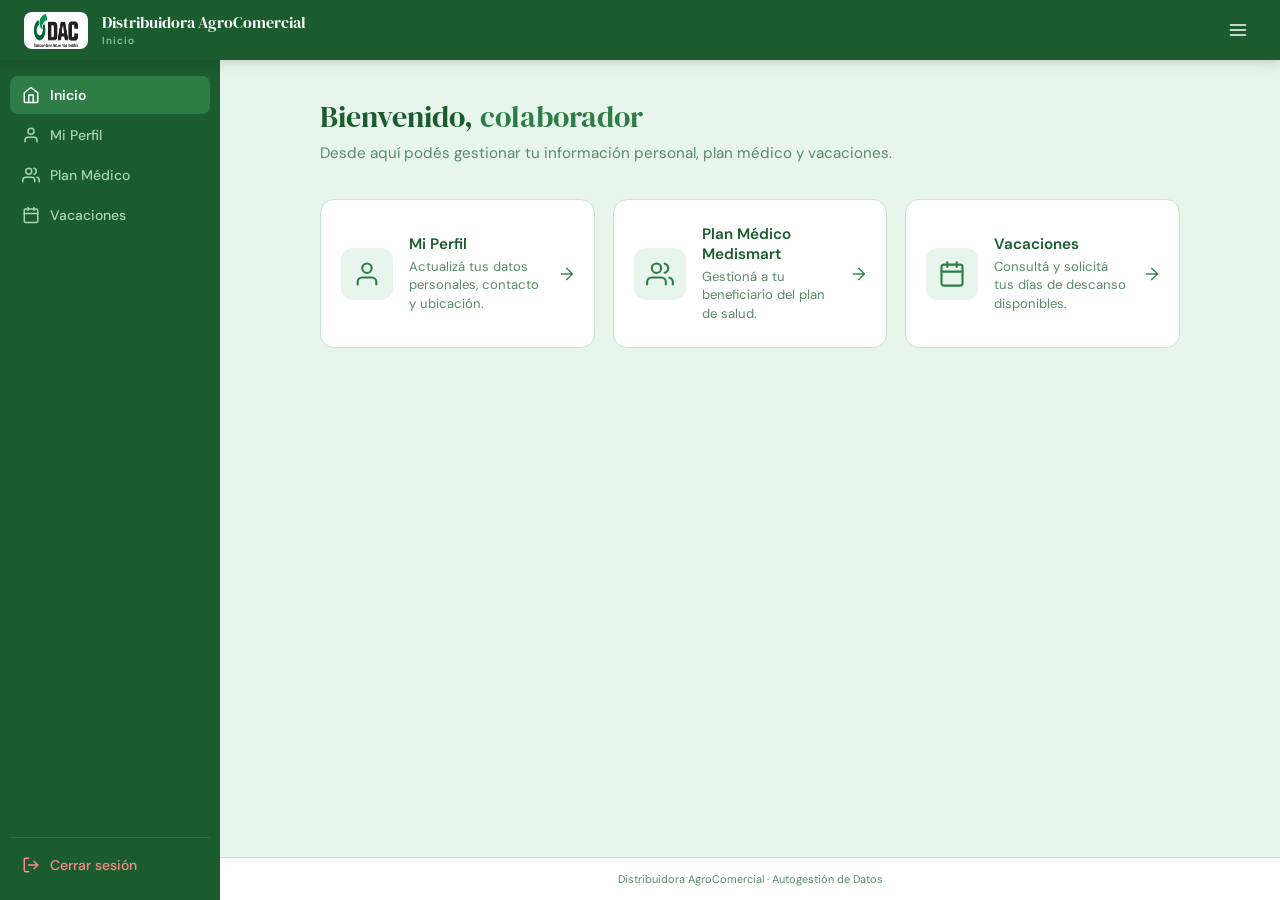
==== pages/main.html @ fa1600b1 "Creacion de una nueva version" ====
<!DOCTYPE html>
<html lang="es">
<head>
  <meta charset="UTF-8">
  <meta name="viewport" content="width=device-width, initial-scale=1.0">
  <title>DAC – Portal Colaboradores</title>
  <link rel="icon" type="image/x-icon" href="../images/favicon.ico">
  <link rel="icon" type="image/png" sizes="32x32" href="../images/favicon-32x32.png">
  <link rel="apple-touch-icon" sizes="192x192" href="../images/favicon-192.png">
  <link href="https://fonts.googleapis.com/css2?family=DM+Sans:wght@400;500;600&family=DM+Serif+Display&display=swap" rel="stylesheet">
  <link rel="stylesheet" href="../css/styles.css">
  <link rel="stylesheet" href="../css/sidebar.css">
  <link rel="stylesheet" href="../css/main.css">
  <link rel="stylesheet" href="../css/colaborador-styles.css">
</head>
<body>

  <div class="shell">

    <!-- ── HEADER ── -->
    <header class="shell-header">
      <div class="header-brand">
        <div class="header-logo">
          <img src="../images/DAC.png" alt="Logo DAC" class="header-logo-image">
        </div>
        <div class="header-text">
          <span class="title">Distribuidora AgroComercial</span>
          <span class="subtitle" id="pageSubtitle">Portal de Colaboradores</span>
        </div>
      </div>
      <button id="sidebarToggle" class="toggle-btn" aria-label="Menú">
        <svg width="20" height="20" viewBox="0 0 24 24" fill="none" stroke="currentColor"
             stroke-width="2" stroke-linecap="round">
          <line x1="3" y1="6"  x2="21" y2="6"/>
          <line x1="3" y1="12" x2="21" y2="12"/>
          <line x1="3" y1="18" x2="21" y2="18"/>
        </svg>
      </button>
    </header>

    <div class="shell-body">

      <!-- ── SIDEBAR ── -->
      <nav class="sidebar" id="sidebar">
        <ul>
          <li>
            <a href="#inicio" data-route="inicio" data-label="Inicio">
              <svg width="18" height="18" viewBox="0 0 24 24" fill="none" stroke="currentColor"
                   stroke-width="2" stroke-linecap="round" stroke-linejoin="round">
                <path d="M3 9l9-7 9 7v11a2 2 0 0 1-2 2H5a2 2 0 0 1-2-2z"/>
                <polyline points="9 22 9 12 15 12 15 22"/>
              </svg>
              <span>Inicio</span>
            </a>
          </li>
          <li>
            <a href="#perfil" data-route="perfil" data-label="Mi Perfil">
              <svg width="18" height="18" viewBox="0 0 24 24" fill="none" stroke="currentColor"
                   stroke-width="2" stroke-linecap="round" stroke-linejoin="round">
                <path d="M20 21v-2a4 4 0 0 0-4-4H8a4 4 0 0 0-4 4v2"/>
                <circle cx="12" cy="7" r="4"/>
              </svg>
              <span>Mi Perfil</span>
            </a>
          </li>
          <li>
            <a href="#medismart" data-route="medismart" data-label="Plan Médico">
              <svg width="18" height="18" viewBox="0 0 24 24" fill="none" stroke="currentColor"
                   stroke-width="2" stroke-linecap="round" stroke-linejoin="round">
                <path d="M17 21v-2a4 4 0 0 0-4-4H5a4 4 0 0 0-4 4v2"/>
                <circle cx="9" cy="7" r="4"/>
                <path d="M23 21v-2a4 4 0 0 0-3-3.87"/>
                <path d="M16 3.13a4 4 0 0 1 0 7.75"/>
              </svg>
              <span>Plan Médico</span>
            </a>
          </li>
          <li>
            <a href="#vacaciones" data-route="vacaciones" data-label="Vacaciones">
              <svg width="18" height="18" viewBox="0 0 24 24" fill="none" stroke="currentColor"
                   stroke-width="2" stroke-linecap="round" stroke-linejoin="round">
                <rect x="3" y="4" width="18" height="18" rx="2" ry="2"/>
                <line x1="16" y1="2" x2="16" y2="6"/>
                <line x1="8"  y1="2" x2="8"  y2="6"/>
                <line x1="3"  y1="10" x2="21" y2="10"/>
              </svg>
              <span>Vacaciones</span>
            </a>
          </li>
          <li class="sidebar-logout">
            <a href="#" id="btnLogout" data-label="Cerrar sesión">
              <svg width="18" height="18" viewBox="0 0 24 24" fill="none" stroke="currentColor"
                   stroke-width="2" stroke-linecap="round" stroke-linejoin="round">
                <path d="M9 21H5a2 2 0 0 1-2-2V5a2 2 0 0 1 2-2h4"/>
                <polyline points="16 17 21 12 16 7"/>
                <line x1="21" y1="12" x2="9" y2="12"/>
              </svg>
              <span>Cerrar sesión</span>
            </a>
          </li>
        </ul>
      </nav>

      <!-- ── ÁREA DE CONTENIDO ── -->
      <div class="content-area">
        <div id="pageContent" class="page-content">
          <!-- El fragmento de cada página se inyecta aquí -->
          <div class="page-loading">
            <div class="page-spinner"></div>
          </div>
        </div>
        <footer class="shell-footer">
          Distribuidora AgroComercial &middot; Autogestión de Datos
        </footer>
      </div>

    </div><!-- /.shell-body -->
  </div><!-- /.shell -->

  <script src="../js/sidebar.js"></script>
  <script src="../js/router.js"></script>
</body>
</html>
---- css/styles.css ----
*, *::before, *::after {
      box-sizing: border-box;
      margin: 0;
      padding: 0;
    }

    :root {
      --green-dark:    #1a5c2e;
      --green-mid:     #2e7d46;
      --green-light:   #e8f5ec;
      --green-accent:  #a8d5b5;
      --green-border:  #c8e6cc;
      --text-dark:     #1a3d28;
      --white:         #ffffff;
    }

    body {
      font-family: 'DM Sans', sans-serif;
      background: var(--green-light);
      min-height: 100vh;
      display: flex;
      flex-direction: column;
    }

    /* ── HEADER ── */
    header {
      background: var(--green-dark);
      padding: 14px 28px;
      display: flex;
      align-items: center;
      justify-content: space-between;
    }

    /* Logo + texto: logo a la izquierda, texto a la derecha */
    .header-brand {
      display: flex;
      align-items: center;
      gap: 14px;
    }

    .header-logo {
      background: var(--white);
      border-radius: 8px;
      padding: 2px 10px;
      display: flex;
      align-items: center;
      gap: 6px;
      flex-shrink: 0;
      
    }

    .header-logo-image {
      width: 44px;
      height: 33px;
      display: flex;
      align-items: center;
      justify-content: center;
    }

    .header-logo span {
      color: var(--green-dark);
      font-size: 13px;
      font-weight: 600;
      letter-spacing: 0.01em;
    }

    .header-text {
      display: flex;
      flex-direction: column;
    }

    .header-text .title {
      color: var(--white);
      font-family: 'DM Serif Display', serif;
      font-size: 16px;
      font-weight: 400;
      line-height: 1.2;
    }

    .header-text .subtitle {
      color: var(--green-accent);
      font-size: 10px;
      letter-spacing: 0.1em;
      font-weight: 500;
      margin-top: 2px;
    }
---- css/sidebar.css ----
/* ── LAYOUT ── */
.layout {
  display: flex;
  flex: 1;
  min-height: 0;
}

/* ── SIDEBAR ── */
.sidebar {
  background: var(--green-dark);
  width: 220px;
  min-height: 100%;
  padding: 16px 12px;
  display: flex;
  flex-direction: column;
  transition: width 0.3s ease;
  overflow: hidden;
  white-space: nowrap;
  flex-shrink: 0;
}

.sidebar.collapsed {
  width: 56px;
}

.sidebar ul {
  list-style: none;
  padding: 0;
  margin: 0;
  display: flex;
  flex-direction: column;
  gap: 4px;
  height: 100%;
}

.sidebar ul li a {
  display: flex;
  align-items: center;
  gap: 10px;
  padding: 10px 14px;
  color: var(--green-accent);
  text-decoration: none;
  border-radius: 8px;
  font-size: 14px;
  font-weight: 500;
  transition: background 0.2s, color 0.2s;
}

.sidebar ul li a:hover {
  background: rgba(255, 255, 255, 0.12);
  color: var(--white);
}

.sidebar ul li a.active {
  background: var(--green-mid);
  color: var(--white);
  font-weight: 600;
}

/* Ocultar texto al colapsar */
.sidebar.collapsed ul li a span {
  display: none;
}

.sidebar.collapsed ul li a {
  justify-content: center;
  padding: 10px 0;
}

/* Separador + Cerrar sesión al fondo */
.sidebar ul li:last-child {
  margin-top: auto;
  border-top: 1px solid rgba(255, 255, 255, 0.1);
  padding-top: 8px;
}

.sidebar ul li:last-child a {
  color: #ff8a8a;
}

.sidebar ul li:last-child a:hover {
  background: rgba(255, 80, 80, 0.15);
  color: #ffb3b3;
}
---- css/main.css ----
/* ══════════════════════════════════════════════
   main.css  —  Layout shell del portal DAC
   ══════════════════════════════════════════════ */

/* ── Reset base ── */
*, *::before, *::after { box-sizing: border-box; margin: 0; padding: 0; }

/* ── Shell: ocupa toda la pantalla en columna ── */
.shell {
  display: flex;
  flex-direction: column;
  min-height: 100vh;
  background: var(--green-light);
  font-family: 'DM Sans', sans-serif;
}

/* ── Header ── */
.shell-header {
  background: var(--green-dark);
  padding: 0 24px;
  height: 60px;
  display: flex;
  align-items: center;
  justify-content: space-between;
  position: sticky;
  top: 0;
  z-index: 100;
  box-shadow: 0 2px 12px rgba(0,0,0,0.18);
  flex-shrink: 0;
}

/* Toggle burger */
.toggle-btn {
  background: transparent;
  border: none;
  color: var(--white);
  cursor: pointer;
  padding: 8px;
  border-radius: 6px;
  display: flex;
  align-items: center;
  transition: background 0.2s;
}
.toggle-btn:hover { background: rgba(255,255,255,0.12); }

/* ── Cuerpo: sidebar + contenido en fila ── */
.shell-body {
  display: flex;
  flex: 1;
  overflow: hidden;
}

/* ── Sidebar ── */
.sidebar {
  background: var(--green-dark);
  width: 220px;
  min-height: calc(100vh - 60px);
  flex-shrink: 0;
  transition: width 0.25s ease;
  overflow: hidden;
  white-space: nowrap;
  display: flex;
  flex-direction: column;
  padding: 16px 10px;
}

.sidebar.collapsed { width: 52px; }
.sidebar.collapsed ul li a span { display: none; }
.sidebar.collapsed ul li a { justify-content: center; padding: 10px 0; }

.sidebar ul {
  list-style: none;
  display: flex;
  flex-direction: column;
  gap: 2px;
  flex: 1;
}

.sidebar ul li a {
  display: flex;
  align-items: center;
  gap: 10px;
  padding: 10px 12px;
  color: var(--green-accent);
  text-decoration: none;
  border-radius: 8px;
  font-size: 14px;
  font-weight: 500;
  transition: background 0.2s, color 0.2s;
}
.sidebar ul li a:hover { background: rgba(255,255,255,0.10); color: var(--white); }
.sidebar ul li a.active { background: var(--green-mid); color: var(--white); font-weight: 600; }

/* Logout al final */
.sidebar-logout { margin-top: auto !important; border-top: 1px solid rgba(255,255,255,0.1); padding-top: 8px; }
.sidebar-logout a { color: #ff8a8a !important; }
.sidebar-logout a:hover { background: rgba(255,80,80,0.15) !important; color: #ffb3b3 !important; }

/* ── Área de contenido ── */
.content-area {
  flex: 1;
  display: flex;
  flex-direction: column;
  overflow-y: auto;
  min-width: 0;
}

.page-content {
  flex: 1;
  padding: 36px 32px;
}

/* ── Footer ── */
.shell-footer {
  text-align: center;
  padding: 14px;
  font-size: 11px;
  color: #5a8a6a;
  border-top: 1px solid var(--green-border);
  background: var(--white);
}

/* ── Estados del router ── */
.page-loading {
  display: flex;
  justify-content: center;
  align-items: center;
  min-height: 200px;
}
.page-spinner {
  width: 36px;
  height: 36px;
  border: 3px solid var(--green-border);
  border-top-color: var(--green-mid);
  border-radius: 50%;
  animation: spin 0.7s linear infinite;
}
@keyframes spin { to { transform: rotate(360deg); } }

.page-error {
  text-align: center;
  padding: 60px 24px;
  color: #5a8a6a;
}
.page-error-icon { font-size: 2.5rem; margin-bottom: 12px; }
.page-error h2 { font-family: 'DM Serif Display', serif; color: var(--green-dark); margin-bottom: 8px; }
.page-error p { font-size: 0.85rem; }

/* ── Responsive ── */
@media (max-width: 640px) {
  .sidebar { width: 52px; }
  .sidebar ul li a span { display: none; }
  .sidebar ul li a { justify-content: center; padding: 10px 0; }
  .page-content { padding: 24px 16px; }
}
---- css/colaborador-styles.css ----
:root {
  --gd:#1b5e20;--gm:#2e7d32;--ga:#43a047;--gl:#81c784;--gp:#e8f5e9;
  --cream:#f9f9f9;--cd:#eeeeee;--td:#111;--tm:#333;--tl:#777;
  --white:#fff;--red:#c0392b;--rl:#fdecea;
  --sh:0 4px 24px rgba(0,0,0,0.10);--shl:0 8px 40px rgba(0,0,0,0.15);
  --r:14px;--rs:8px;
}
*{box-sizing:border-box;margin:0;padding:0;}
body{font-family:'DM Sans',sans-serif;background:var(--cream);color:var(--td);min-height:100vh;}
header{background:var(--gd);padding:0 24px;display:flex;align-items:center;justify-content:space-between;height:76px;position:sticky;top:0;z-index:100;box-shadow:0 2px 16px rgba(0,0,0,0.18);}
.hlogo{height:48px;width:auto;object-fit:contain;}
.hcenter{display:flex;flex-direction:column;align-items:center;}
.htitle{font-family:'DM Serif Display',serif;font-size:1.1rem;color:var(--white);}
.hsub{font-size:0.72rem;color:var(--gl);letter-spacing:1px;text-transform:uppercase;}
.hlogor{height:44px;width:auto;object-fit:contain;background:white;border-radius:6px;padding:3px 8px;}
main{max-width:860px;margin:0 auto;padding:48px 24px 80px;}
.search-section{text-align:center;margin-bottom:48px;}
.search-section h1{font-family:'DM Serif Display',serif;font-size:2.2rem;color:var(--gd);margin-bottom:8px;}
.search-section p{color:var(--tl);font-size:0.95rem;margin-bottom:32px;}
.search-box{display:flex;gap:12px;max-width:520px;margin:0 auto;}
.search-box input{flex:1;padding:14px 20px;border:2px solid var(--cd);border-radius:var(--r);font-family:'DM Sans',sans-serif;font-size:1rem;background:var(--white);outline:none;transition:border-color 0.2s;}
.search-box input:focus{border-color:var(--ga);}
.search-box input:disabled{background:var(--cd);color:var(--tl);cursor:not-allowed;}
.btn{border:none;padding:14px 24px;border-radius:var(--r);font-family:'DM Sans',sans-serif;font-size:0.95rem;font-weight:600;cursor:pointer;transition:all 0.2s;white-space:nowrap;}
.btn-primary{background:var(--gm);color:var(--white);}
.btn-primary:hover{background:var(--gd);}
.btn-primary:disabled{background:var(--tl);cursor:not-allowed;}
.btn-secondary{background:transparent;color:var(--gm);border:2px solid var(--gm);padding:10px 22px;border-radius:var(--r);font-family:'DM Sans',sans-serif;font-size:0.9rem;font-weight:600;cursor:pointer;transition:all 0.2s;}
.btn-secondary:hover{background:var(--gp);}
.btn-danger{background:transparent;color:var(--red);border:2px solid var(--red);padding:10px 22px;border-radius:var(--r);font-family:'DM Sans',sans-serif;font-size:0.9rem;font-weight:600;cursor:pointer;transition:all 0.2s;}
.btn-danger:hover{background:var(--rl);}
.btn-reset{background:var(--gm);color:var(--white);border:none;padding:14px 20px;border-radius:var(--r);font-family:'DM Sans',sans-serif;font-size:0.95rem;font-weight:600;cursor:pointer;transition:all 0.2s;white-space:nowrap;}
.btn-reset:hover{background:var(--gd);}
.card{background:var(--white);border-radius:var(--r);box-shadow:var(--sh);margin-bottom:28px;overflow:hidden;animation:fadeUp 0.4s ease both;}
@keyframes fadeUp{from{opacity:0;transform:translateY(16px);}to{opacity:1;transform:translateY(0);}}
.card-header{background:var(--gd);padding:20px 28px;display:flex;align-items:center;justify-content:space-between;}
.card-header h2{font-family:'DM Serif Display',serif;font-size:1.2rem;color:var(--white);font-weight:400;}
.card-header .badge{font-size:0.72rem;color:var(--gl);letter-spacing:1px;text-transform:uppercase;}
.card-body{padding:28px;}
.form-grid{display:grid;grid-template-columns:1fr 1fr;gap:18px;}
.form-grid.three-col{grid-template-columns:1fr 1fr 1fr;}
.col-span-2{grid-column:span 2;}
.col-span-3{grid-column:span 3;}
.field{display:flex;flex-direction:column;gap:6px;}
.field label{font-size:0.78rem;font-weight:600;color:var(--tl);text-transform:uppercase;letter-spacing:0.8px;}
.field input,.field select{padding:11px 14px;border:1.5px solid var(--cd);border-radius:var(--rs);font-family:'DM Sans',sans-serif;font-size:0.95rem;background:var(--cream);color:var(--td);outline:none;transition:border-color 0.2s;}
.field input:focus,.field select:focus{border-color:var(--ga);background:var(--white);}
.field input:read-only{background:var(--cd);color:var(--tl);cursor:not-allowed;}
.field input:disabled,.field select:disabled{background:var(--cd);color:var(--tl);cursor:not-allowed;opacity:0.7;}
.card-actions{padding:0 28px 28px;display:flex;gap:12px;justify-content:flex-end;}
.empty-state{text-align:center;padding:40px 20px;color:var(--tl);}
.empty-state .icon{font-size:3rem;margin-bottom:12px;}
.empty-state p{margin-bottom:20px;font-size:0.95rem;}
.alert{padding:14px 20px;border-radius:var(--rs);font-size:0.9rem;margin-bottom:20px;display:none;}
.alert.success{background:var(--gp);color:var(--gd);border-left:4px solid var(--ga);}
.alert.error{background:var(--rl);color:var(--red);border-left:4px solid var(--red);}
.alert.show{display:block;}
.loading{display:none;text-align:center;padding:40px;color:var(--tl);}
.spinner{width:36px;height:36px;border:3px solid var(--cd);border-top-color:var(--ga);border-radius:50%;animation:spin 0.8s linear infinite;margin:0 auto 12px;}
@keyframes spin{to{transform:rotate(360deg);}}
.modal-overlay{display:none;position:fixed;inset:0;background:rgba(0,0,0,0.45);z-index:200;align-items:center;justify-content:center;}
.modal-overlay.show{display:flex;}
.modal{background:var(--white);border-radius:var(--r);padding:36px;max-width:420px;width:90%;box-shadow:var(--shl);text-align:center;}
.modal h3{font-family:'DM Serif Display',serif;font-size:1.3rem;color:var(--red);margin-bottom:12px;}
.modal p{color:var(--tm);font-size:0.95rem;margin-bottom:28px;line-height:1.6;}
.modal-actions{display:flex;gap:12px;justify-content:center;}
.section-divider{display:flex;align-items:center;gap:16px;margin:36px 0 28px;}
.section-divider::before,.section-divider::after{content:'';flex:1;height:1px;background:var(--cd);}
.section-divider span{font-size:0.75rem;color:var(--tl);text-transform:uppercase;letter-spacing:1.5px;white-space:nowrap;}
.hidden{display:none!important;}
@media(max-width:600px){
  .form-grid,.form-grid.three-col{grid-template-columns:1fr;}
  .col-span-2,.col-span-3{grid-column:span 1;}
  header{padding:0 12px;}
  main{padding:28px 16px 60px;}
  .search-box{flex-direction:column;}
}
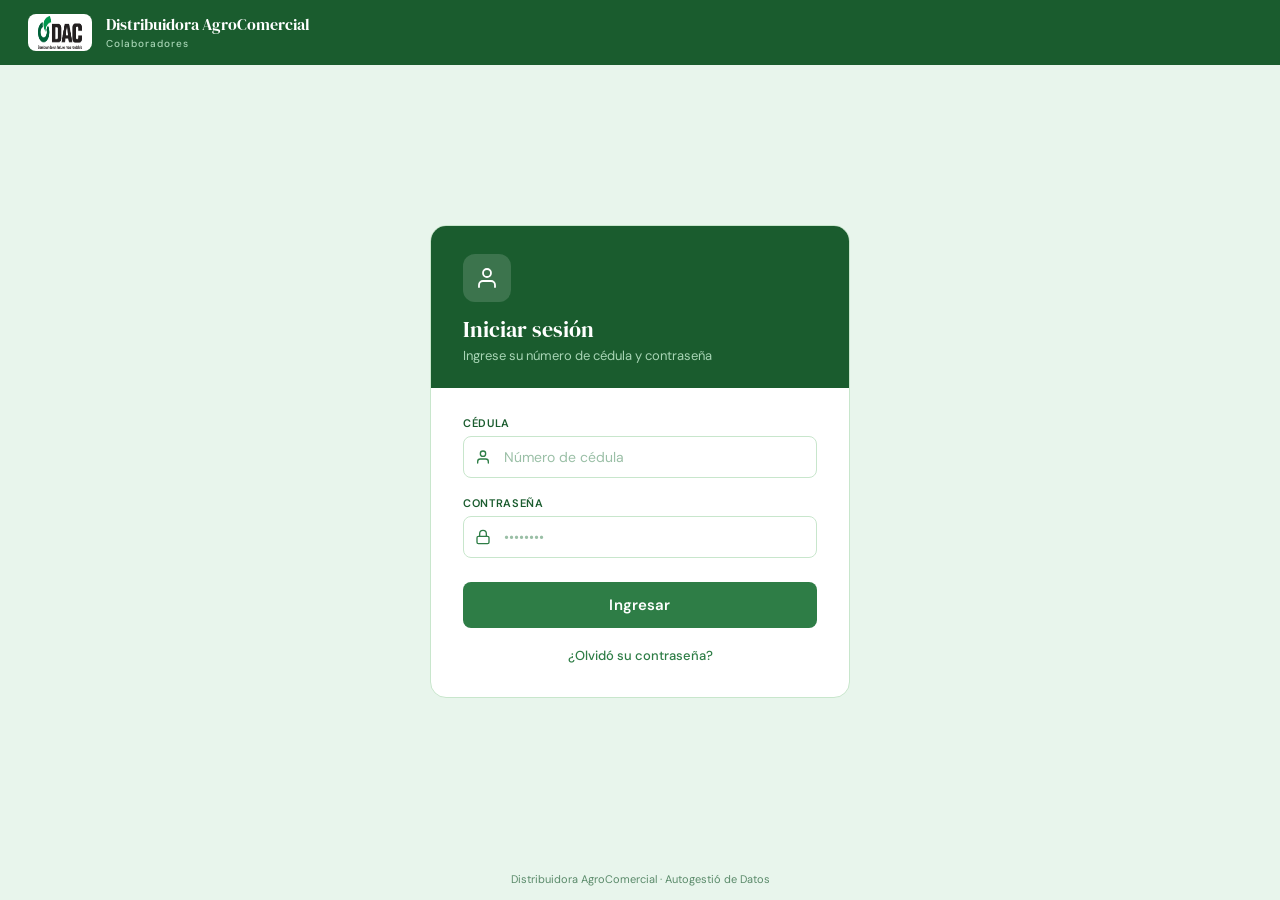
==== commit ebe229bd: "version3" ====
--- a/pages/main.html
+++ b/pages/main.html
@@ -87,6 +87,16 @@
               <span>Vacaciones</span>
             </a>
           </li>
+          <li id="navNoticiasAdmin" style="display:none">
+            <a href="#noticias-admin" data-route="noticias-admin" data-label="Noticias (Admin)">
+              <svg width="18" height="18" viewBox="0 0 24 24" fill="none" stroke="currentColor"
+                   stroke-width="2" stroke-linecap="round" stroke-linejoin="round">
+                <path d="m3 11 18-5v12L3 14v-3z"/>
+                <path d="M11.6 16.8a3 3 0 1 1-5.8-1.6"/>
+              </svg>
+              <span>Noticias (Admin)</span>
+            </a>
+          </li>
           <li class="sidebar-logout">
             <a href="#" id="btnLogout" data-label="Cerrar sesión">
               <svg width="18" height="18" viewBox="0 0 24 24" fill="none" stroke="currentColor"
@@ -120,4 +130,4 @@
   <script src="../js/sidebar.js"></script>
   <script src="../js/router.js"></script>
 </body>
-</html>
+</html>
--- a/css/colaborador-styles.css
+++ b/css/colaborador-styles.css
@@ -47,7 +47,7 @@
 .field input:focus,.field select:focus{border-color:var(--ga);background:var(--white);}
 .field input:read-only{background:var(--cd);color:var(--tl);cursor:not-allowed;}
 .field input:disabled,.field select:disabled{background:var(--cd);color:var(--tl);cursor:not-allowed;opacity:0.7;}
-.card-actions{padding:0 28px 28px;display:flex;gap:12px;justify-content:flex-end;}
+.card-actions{padding:0 28px 28px;display:flex;gap:12px;justify-content:flex-end;flex-wrap:wrap;}
 .empty-state{text-align:center;padding:40px 20px;color:var(--tl);}
 .empty-state .icon{font-size:3rem;margin-bottom:12px;}
 .empty-state p{margin-bottom:20px;font-size:0.95rem;}
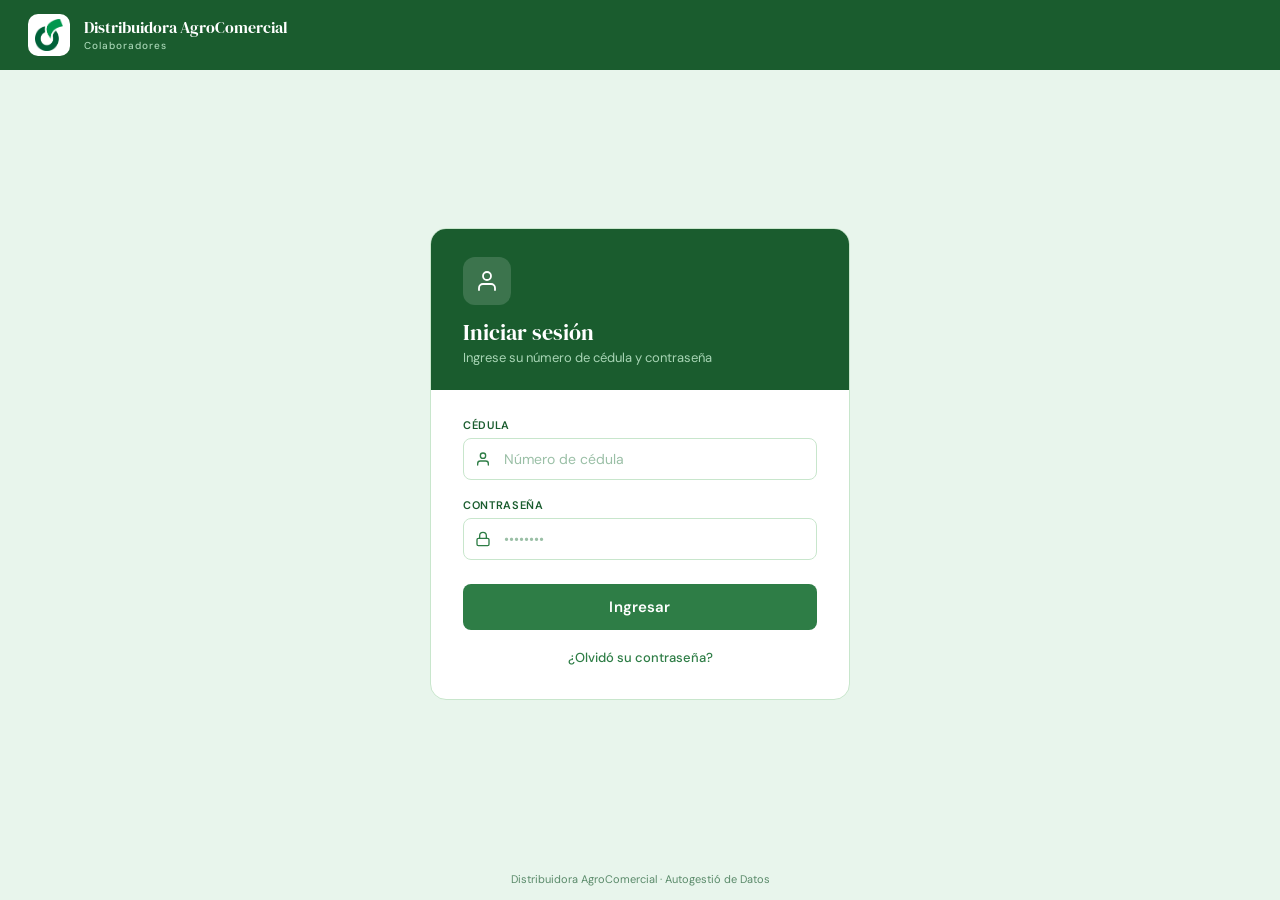
==== commit 62a97482: "FIX1" ====
--- a/pages/main.html
+++ b/pages/main.html
@@ -97,6 +97,18 @@
               <span>Noticias (Admin)</span>
             </a>
           </li>
+          <li id="navColaboradoresAdmin" style="display:none">
+            <a href="#colaboradores-admin" data-route="colaboradores-admin" data-label="Administrar Colaboradores">
+              <svg width="18" height="18" viewBox="0 0 24 24" fill="none" stroke="currentColor"
+                   stroke-width="2" stroke-linecap="round" stroke-linejoin="round">
+                <circle cx="11" cy="8" r="3"/>
+                <path d="M5 20c0-3.3 2.7-6 6-6s6 2.7 6 6"/>
+                <path d="M19 8v4"/>
+                <path d="M21 10h-4"/>
+              </svg>
+              <span>Administrar Colaboradores</span>
+            </a>
+          </li>
           <li class="sidebar-logout">
             <a href="#" id="btnLogout" data-label="Cerrar sesión">
               <svg width="18" height="18" viewBox="0 0 24 24" fill="none" stroke="currentColor"
@@ -130,4 +142,4 @@
   <script src="../js/sidebar.js"></script>
   <script src="../js/router.js"></script>
 </body>
-</html>+</html>
--- a/css/styles.css
+++ b/css/styles.css
@@ -40,28 +40,20 @@
 
     .header-logo {
       background: var(--white);
-      border-radius: 8px;
-      padding: 2px 10px;
+      border-radius: 10px;
+      width: 42px;
+      height: 42px;
+      padding: 5px;
       display: flex;
       align-items: center;
-      gap: 6px;
+      justify-content: center;
       flex-shrink: 0;
-      
     }
 
     .header-logo-image {
-      width: 44px;
-      height: 33px;
-      display: flex;
-      align-items: center;
-      justify-content: center;
-    }
-
-    .header-logo span {
-      color: var(--green-dark);
-      font-size: 13px;
-      font-weight: 600;
-      letter-spacing: 0.01em;
+      width: 100%;
+      height: 100%;
+      object-fit: contain;
     }
 
     .header-text {
--- a/css/main.css
+++ b/css/main.css
@@ -103,11 +103,13 @@
   flex-direction: column;
   overflow-y: auto;
   min-width: 0;
+  align-items: center;
 }
 
 .page-content {
   flex: 1;
   padding: 36px 32px;
+  width: 60%;
 }
 
 /* ── Footer ── */
@@ -147,9 +149,13 @@
 .page-error p { font-size: 0.85rem; }
 
 /* ── Responsive ── */
+@media (max-width: 1024px) {
+  .page-content { width: 85%; }
+}
+
 @media (max-width: 640px) {
   .sidebar { width: 52px; }
   .sidebar ul li a span { display: none; }
   .sidebar ul li a { justify-content: center; padding: 10px 0; }
-  .page-content { padding: 24px 16px; }
-}
+  .page-content { width: 100%; padding: 24px 16px; }
+}
